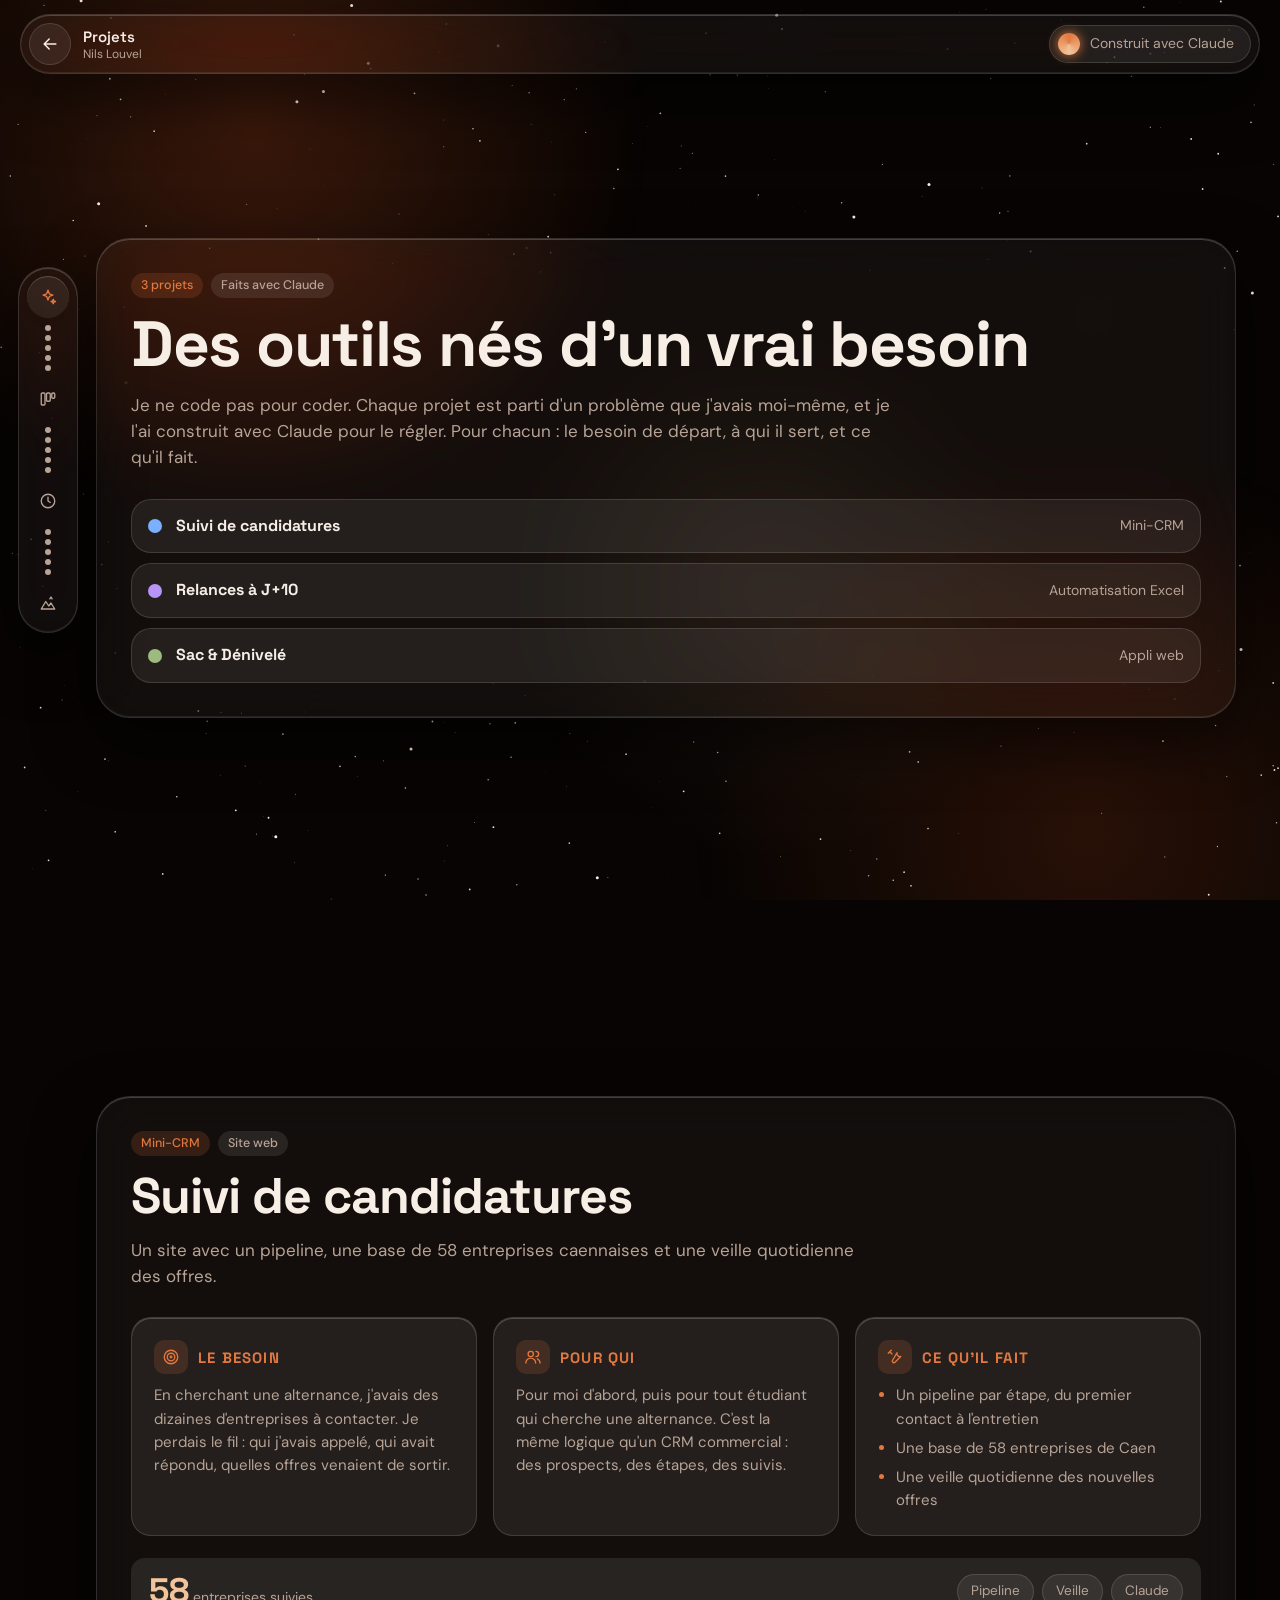
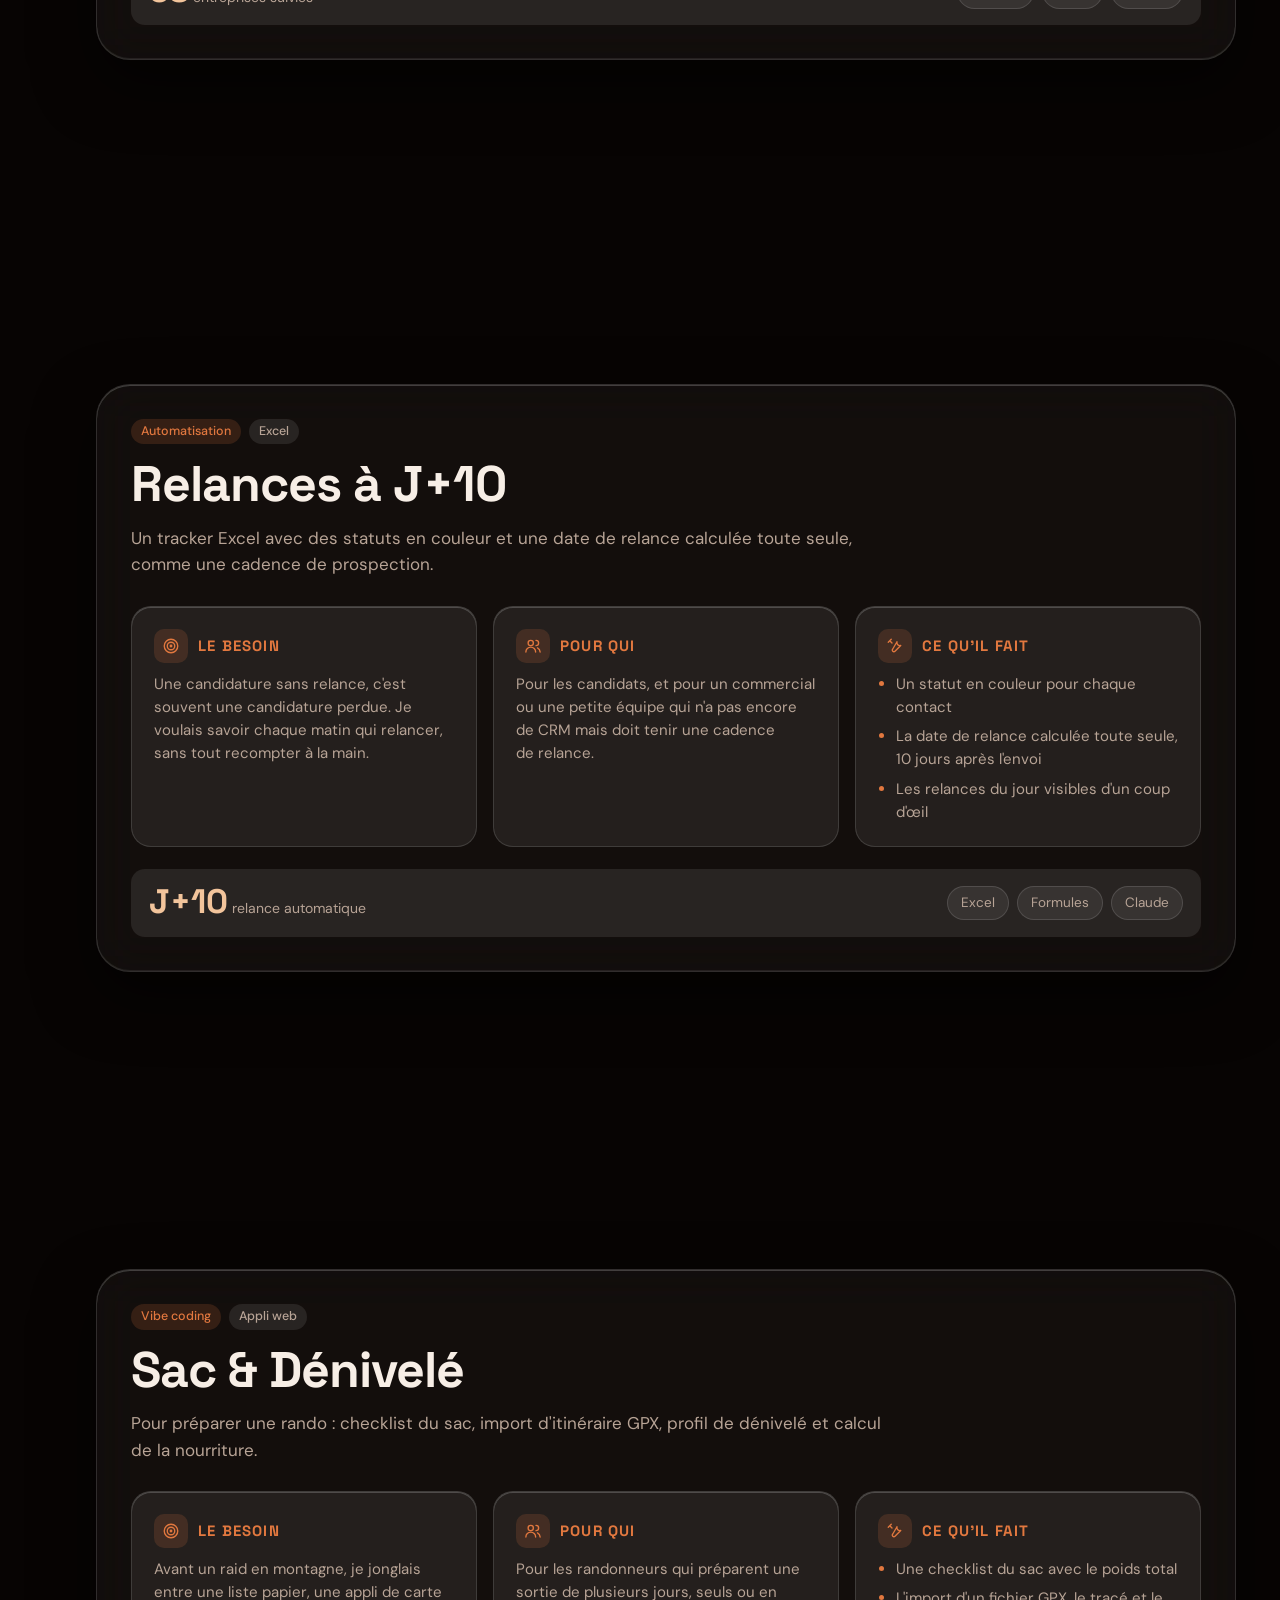
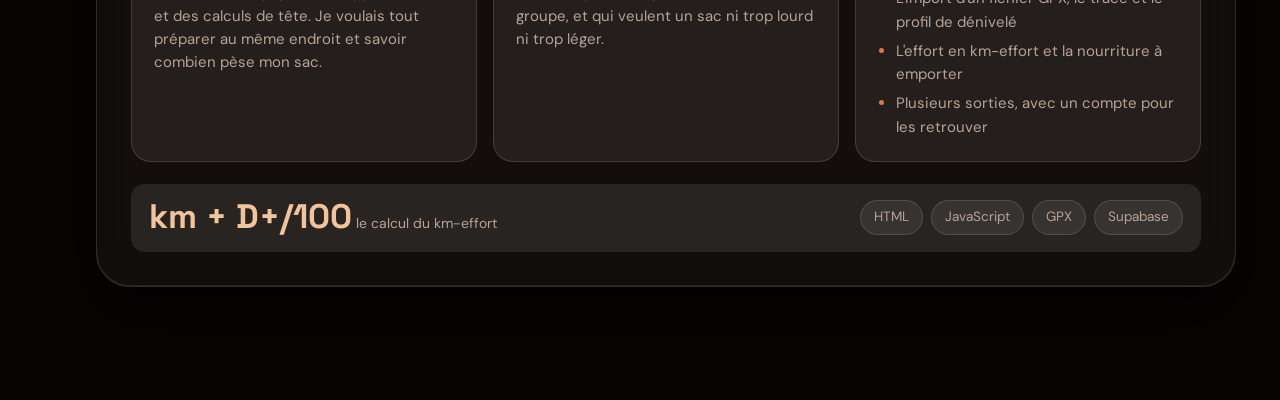
==== projets/index.html @ 22869548 "1.02" ====
<!doctype html>
<html lang="fr">
<head>
<meta charset="utf-8">
<meta name="viewport" content="width=device-width, initial-scale=1, viewport-fit=cover">
<title>Projets · Nils Louvel</title>
<meta name="description" content="Les outils que Nils Louvel a construits avec Claude : le besoin de départ, à qui ils servent et ce qu'ils font.">
<meta name="theme-color" content="#070403">
<link rel="preconnect" href="https://fonts.googleapis.com">
<link rel="preconnect" href="https://fonts.gstatic.com" crossorigin>
<link rel="stylesheet" href="https://fonts.googleapis.com/css2?family=DM+Sans:opsz,wght@9..40,400;9..40,500;9..40,700&family=Space+Grotesk:wght@500;600;700&display=swap">
<style>
/* Même thème que la page principale (fond spatial, verre, rail à gauche).
   Différence : les couleurs changent selon le projet affiché.
   Chaque section a un data-p ; le script le recopie sur <body>, et les règles body[data-p=...] plus bas
   changent les couleurs. @property permet au navigateur de faire un fondu entre deux couleurs. */
@property --c1 { syntax: '<color>'; inherits: true; initial-value: rgba(150, 62, 24, 0.42); }
@property --c2 { syntax: '<color>'; inherits: true; initial-value: rgba(95, 38, 14, 0.45); }
@property --accent { syntax: '<color>'; inherits: true; initial-value: #E2783F; }
@property --accent-2 { syntax: '<color>'; inherits: true; initial-value: #F2C49B; }

:root {
  --bg: #070403;
  --glass: rgba(255, 255, 255, 0.045);
  --glass-strong: rgba(255, 255, 255, 0.07);
  --glass-border: rgba(255, 255, 255, 0.13);
  --glass-shine: rgba(255, 255, 255, 0.2);
  --shadow: 0 24px 60px rgba(0, 0, 0, 0.55);
  --fg: #F7EEE6; --muted: #B8A496; --line: rgba(255, 255, 255, 0.09);
  --cta: #FFF3E6; --cta-ink: #1A0C06;
  --display: 'Space Grotesk', 'Helvetica Neue', Arial, sans-serif;
  --body: 'DM Sans', 'Helvetica Neue', Arial, sans-serif;
  --r-lg: 20px; --r-md: 14px;
  color-scheme: dark;
}
/* Palettes : intro = Mars (comme l'accueil) ; Rando = forêt et soleil de l'appli Sac & Dénivelé */
body { --c1: rgba(150, 62, 24, 0.42); --c2: rgba(95, 38, 14, 0.45); --accent: #E2783F; --accent-2: #F2C49B;
  transition: --c1 .9s ease, --c2 .9s ease, --accent .9s ease, --accent-2 .9s ease; }
body[data-p="crm"] { --c1: rgba(40, 92, 190, 0.45); --c2: rgba(20, 45, 110, 0.5); --accent: #7AB0FF; --accent-2: #B9D4FF; }
body[data-p="relances"] { --c1: rgba(120, 70, 200, 0.42); --c2: rgba(70, 35, 120, 0.5); --accent: #B794F6; --accent-2: #E2D3FF; }
body[data-p="rando"] { --c1: rgba(78, 107, 60, 0.5); --c2: rgba(120, 100, 30, 0.38); --accent: #9DBB7E; --accent-2: #E9C46A; }

* { box-sizing: border-box; }
html { scroll-behavior: smooth; }
body { margin: 0; background: var(--bg); color: var(--fg); font: 16px/1.55 var(--body); -webkit-font-smoothing: antialiased; }
h1, h2, h3 { font-family: var(--display); margin: 0; text-wrap: balance; letter-spacing: -0.02em; }
p { margin: 0; text-wrap: pretty; }
a { color: inherit; }
:focus-visible { outline: 2px solid var(--accent); outline-offset: 3px; }
svg.i { width: 18px; height: 18px; fill: none; stroke: currentColor; stroke-width: 1.8; stroke-linecap: round; stroke-linejoin: round; flex: none; }

/* Fond */
.bg { position: fixed; inset: 0; z-index: -1; overflow: hidden; }
.blob { position: absolute; width: 70vmax; height: 70vmax; border-radius: 50%; opacity: 0.85; }
.blob.b1 { background: radial-gradient(circle, var(--c1), transparent 62%); top: -25vmax; left: -15vmax; animation: drift1 26s ease-in-out infinite alternate; }
.blob.b2 { background: radial-gradient(circle, var(--c2), transparent 62%); bottom: -30vmax; right: -20vmax; animation: drift2 32s ease-in-out infinite alternate; }
.blob.b3 { background: radial-gradient(circle, rgba(255, 214, 170, 0.08), transparent 60%); top: 30%; left: 35%; width: 50vmax; height: 50vmax; animation: drift1 38s ease-in-out infinite alternate-reverse; }
@keyframes drift1 { to { transform: translate(12vw, 10vh) scale(1.1); } }
@keyframes drift2 { to { transform: translate(-14vw, -8vh) scale(1.15); } }
#stars { position: absolute; inset: -40px; width: calc(100% + 80px); height: calc(100% + 80px); animation: float 60s ease-in-out infinite alternate; }
@keyframes float { to { transform: translate(-30px, -24px); } }

/* Verre */
.glass { position: relative; background: var(--glass); border: 1px solid var(--glass-border);
  -webkit-backdrop-filter: blur(24px) saturate(170%); backdrop-filter: blur(24px) saturate(170%);
  box-shadow: inset 0 1px 0 var(--glass-shine), inset 0 -1px 0 rgba(255,255,255,0.08), var(--shadow); }
.card { position: relative; background: var(--glass-strong); border: 1px solid var(--glass-border); border-radius: var(--r-lg);
  box-shadow: inset 0 1px 0 var(--glass-shine); padding: 22px; }
.glass::before, .card::before { content: ""; position: absolute; inset: 0; border-radius: inherit; pointer-events: none;
  background: radial-gradient(260px circle at var(--mx, 50%) var(--my, -30%), rgba(255,255,255,0.07), transparent 65%);
  opacity: 0; transition: opacity .3s; }
.glass:hover::before, .card:hover::before { opacity: 1; }

/* Barre du haut avec la flèche retour à gauche */
.topbar { position: fixed; z-index: 20; top: max(14px, env(safe-area-inset-top)); left: 50%; transform: translateX(-50%);
  width: min(1240px, calc(100% - 24px)); border-radius: 999px; padding: 8px 8px 8px 8px;
  display: flex; align-items: center; gap: 12px; }
.back { width: 42px; height: 42px; border-radius: 50%; display: grid; place-items: center; flex: none; text-decoration: none;
  background: var(--glass-strong); border: 1px solid var(--glass-border); transition: transform .2s, background .2s; }
.back:hover { transform: translateX(-3px); background: rgba(255,255,255,.12); }
.back svg.i { width: 20px; height: 20px; }
.who { font: 600 15px var(--display); white-space: nowrap; }
.who small { display: block; font: 400 12px var(--body); color: var(--muted); }
.now { margin-left: auto; display: flex; align-items: center; gap: 10px; padding: 7px 16px 7px 8px; border-radius: 999px;
  background: var(--glass-strong); border: 1px solid var(--glass-border); font-size: 14px; color: var(--muted); }
.now .orb { width: 22px; height: 22px; border-radius: 50%; flex: none; background: conic-gradient(var(--accent), var(--accent-2), var(--accent));
  animation: spin 6s linear infinite; box-shadow: 0 0 12px var(--accent); }
@keyframes spin { to { transform: rotate(360deg); } }

/* Rail : comme l'accueil, avec 5 points entre chaque projet qui s'allument au fil du défilement */
.rail { position: fixed; z-index: 15; left: max(18px, env(safe-area-inset-left)); top: 50%; transform: translateY(-50%);
  width: 60px; overflow: hidden; border-radius: 30px; padding: 8px; display: none; flex-direction: column; gap: 6px;
  transition: width .35s cubic-bezier(.2,.8,.2,1); }
.rail:hover, .rail:focus-within { width: 220px; }
.rail a { display: flex; align-items: center; gap: 14px; height: 42px; padding-left: 12px; border-radius: 21px; color: var(--muted); text-decoration: none; transition: background .25s, color .25s; }
.rail a:hover, .rail a.on { color: var(--fg); }
.rail a.on { background: var(--glass-strong); box-shadow: inset 0 1px 0 var(--glass-shine), 0 4px 10px rgba(0,0,0,.08); }
.rail a.on svg { color: var(--accent); }
.rail a span { white-space: nowrap; font-size: 14px; font-weight: 500; opacity: 0; transition: opacity .25s; }
.rail:hover a span, .rail:focus-within a span { opacity: 1; }
/* Points centrés sous les icônes (12 px de marge + la moitié de l'icône de 18 px, moins la moitié du point) */
.steps { display: flex; flex-direction: column; gap: 6px; padding: 2px 0 2px 19px; }
.steps i { width: 4px; height: 4px; border-radius: 50%; background: var(--muted); opacity: .3;
  transition: opacity .3s, transform .3s, background .3s, box-shadow .3s; }
.steps i.lit { opacity: 1; background: var(--accent); transform: scale(1.5); box-shadow: 0 0 6px var(--accent); }

/* Sections : une par projet, chacune prend au moins la hauteur de l'écran */
main { width: min(1240px, calc(100% - 24px)); margin: 0 auto; }
.proj { min-height: 100vh; min-height: 100svh; display: flex; align-items: center; padding: calc(96px + env(safe-area-inset-top)) 0 40px; }
.panel { width: 100%; border-radius: 34px; padding: 34px; }
.chip { display: inline-flex; align-items: center; gap: 6px; padding: 3px 10px; border-radius: 999px; font-size: 12.5px; font-weight: 500;
  background: color-mix(in srgb, var(--accent) 16%, transparent); color: var(--accent); white-space: nowrap; }
.chip.grey { background: var(--line); color: var(--muted); }
.kicker { display: flex; flex-wrap: wrap; gap: 8px; align-items: center; }
.panel h1 { font-size: clamp(36px, 5.6vw, 64px); line-height: 1.02; margin-top: 14px; }
.panel h2 { font-size: clamp(30px, 4.4vw, 50px); line-height: 1.05; margin-top: 14px; }
.lead { color: var(--muted); max-width: 64ch; margin-top: 14px; font-size: 17px; }
.grid { display: grid; gap: 16px; margin-top: 28px; grid-template-columns: repeat(auto-fit, minmax(min(260px, 100%), 1fr)); }
.card h3 { font-size: 15px; letter-spacing: .08em; text-transform: uppercase; color: var(--accent); display: flex; align-items: center; gap: 10px; margin-bottom: 10px; }
.card h3 .ico { width: 34px; height: 34px; border-radius: 10px; display: grid; place-items: center;
  background: color-mix(in srgb, var(--accent) 16%, transparent); }
.card p, .card li { color: var(--muted); font-size: 15px; }
.card ul { margin: 0; padding-left: 18px; display: grid; gap: 6px; }
.card li::marker { color: var(--accent); }
.foot { display: flex; flex-wrap: wrap; gap: 14px 24px; align-items: center; justify-content: space-between; margin-top: 22px;
  padding: 16px 18px; border-radius: var(--r-md); background: var(--line); }
.foot b { font: 700 clamp(26px, 3vw, 34px)/1 var(--display); color: var(--accent-2); }
.foot span { color: var(--muted); font-size: 14px; }
.tags { display: flex; flex-wrap: wrap; gap: 8px; }
.tags span { padding: 6px 13px; border-radius: 999px; font-size: 13.5px; background: var(--glass-strong); border: 1px solid var(--glass-border); }
.btn { min-height: 46px; border-radius: 999px; display: inline-flex; align-items: center; justify-content: center; gap: 8px; padding: 0 18px;
  font: 600 14.5px var(--display); text-decoration: none; border: 1px solid transparent; background: var(--cta); color: var(--cta-ink); transition: transform .2s; }
.btn:hover { transform: translateY(-2px); }
.intro-list { display: grid; gap: 10px; margin-top: 28px; }
.intro-list a { display: flex; align-items: center; gap: 14px; padding: 14px 16px; border-radius: var(--r-lg); text-decoration: none;
  background: var(--glass-strong); border: 1px solid var(--glass-border); transition: transform .25s, background .25s; }
.intro-list a:hover { transform: translateX(4px); background: rgba(255,255,255,.1); }
.intro-list .sw { width: 14px; height: 14px; border-radius: 50%; flex: none; }
.intro-list b { font-family: var(--display); }
.intro-list span { color: var(--muted); font-size: 14px; margin-left: auto; text-align: right; }

/* Dock du bas sur téléphone */
.dock { position: fixed; z-index: 20; left: 50%; bottom: max(14px, env(safe-area-inset-bottom)); transform: translateX(-50%);
  border-radius: 999px; padding: 6px; display: flex; gap: 2px; max-width: calc(100% - 20px); }
.dock a { display: flex; flex-direction: column; align-items: center; justify-content: center; gap: 2px; min-width: 56px; min-height: 48px;
  padding: 4px 10px; border-radius: 999px; text-decoration: none; color: var(--muted); font-size: 10.5px; font-weight: 500; transition: background .3s, color .3s; }
.dock a.on { background: var(--glass-strong); color: var(--fg); box-shadow: inset 0 1px 0 var(--glass-shine); }
.dock a.on svg { color: var(--accent); }

.reveal { opacity: 0; transform: translateY(18px); transition: opacity .7s ease, transform .7s cubic-bezier(.2,.8,.2,1); transition-delay: var(--d, 0s); }
.reveal.in { opacity: 1; transform: none; }

@media (min-width: 1100px) {
  .rail { display: flex; }
  .dock { display: none; }
  main { width: min(1240px, calc(100% - 140px)); margin-left: max(96px, calc((100% - 1240px) / 2)); }
}
@media (max-width: 640px) {
  .now { display: none; }
  .panel { padding: 22px 16px; border-radius: 26px; }
  main { width: calc(100% - 16px); }
  .proj { padding-bottom: 96px; }
  .intro-list span { display: none; }
}
@media (prefers-reduced-motion: reduce) {
  html { scroll-behavior: auto; }
  body { transition: none; }
  .blob, .orb, #stars { animation: none; }
  .reveal { opacity: 1; transform: none; transition: none; }
}
</style>
</head>
<body>

<svg width="0" height="0" style="position:absolute" aria-hidden="true">
  <symbol id="i-back" viewBox="0 0 24 24"><path d="M19 12H5M11 6l-6 6 6 6"/></symbol>
  <symbol id="i-spark" viewBox="0 0 24 24"><path d="M12 3l1.8 4.7 4.7 1.8-4.7 1.8L12 16l-1.8-4.7-4.7-1.8 4.7-1.8z"/><path d="M19 15l.8 2.2 2.2.8-2.2.8L19 21l-.8-2.2-2.2-.8 2.2-.8z"/></symbol>
  <symbol id="i-pipe" viewBox="0 0 24 24"><rect x="3" y="4" width="5" height="16" rx="1.5"/><rect x="10" y="4" width="5" height="11" rx="1.5"/><rect x="17" y="4" width="4" height="7" rx="1.5"/></symbol>
  <symbol id="i-clock" viewBox="0 0 24 24"><circle cx="12" cy="12" r="9"/><path d="M12 7v5l3 2"/></symbol>
  <symbol id="i-route" viewBox="0 0 24 24"><path d="m3 20 6-10 4 6 3-4 5 8z"/><path d="M14.5 6.5 16 4l1.5 2.5"/></symbol>
  <symbol id="i-target" viewBox="0 0 24 24"><circle cx="12" cy="12" r="9"/><circle cx="12" cy="12" r="5"/><circle cx="12" cy="12" r="1"/></symbol>
  <symbol id="i-users" viewBox="0 0 24 24"><circle cx="9" cy="8" r="3.5"/><path d="M2.5 20a6.5 6.5 0 0 1 13 0"/><path d="M16 4.5a3.5 3.5 0 0 1 0 7M18 14.5a6.5 6.5 0 0 1 3.5 5.5"/></symbol>
  <symbol id="i-tool" viewBox="0 0 24 24"><path d="M14.7 6.3a4 4 0 0 0 5 5L12 19a2.1 2.1 0 0 1-3-3z"/><path d="m5 5 3 3M3 7l4-4"/></symbol>
</svg>

<div class="bg" aria-hidden="true">
  <div class="blob b1"></div><div class="blob b2"></div><div class="blob b3"></div>
  <canvas id="stars"></canvas>
</div>

<header class="topbar glass">
  <a class="back" href="../index.html#projets" id="back" aria-label="Retour au portfolio"><svg class="i"><use href="#i-back"/></svg></a>
  <div class="who">Projets<small>Nils Louvel</small></div>
  <div class="now"><span class="orb" aria-hidden="true"></span><span id="now-name">Construit avec Claude</span></div>
</header>

<!-- Le rail est rempli par le script à partir des sections (icône, nom, et 5 points entre chaque) -->
<nav class="rail glass" aria-label="Projets" id="rail"></nav>
<nav class="dock glass" aria-label="Projets" id="dock"></nav>

<main>
  <section class="proj" id="intro" data-p="intro" data-name="Construit avec Claude" data-short="Intro" data-icon="i-spark">
    <div class="panel glass">
      <div class="kicker reveal"><span class="chip">3 projets</span><span class="chip grey">Faits avec Claude</span></div>
      <h1 class="reveal" style="--d:.06s">Des outils nés d'un vrai besoin</h1>
      <p class="lead reveal" style="--d:.12s">Je ne code pas pour coder. Chaque projet est parti d'un problème que j'avais moi-même, et je l'ai construit avec Claude pour le régler. Pour chacun : le besoin de départ, à qui il sert, et ce qu'il fait.</p>
      <div class="intro-list">
        <a class="reveal" style="--d:.16s" href="#crm"><i class="sw" style="background:#7AB0FF"></i><b>Suivi de candidatures</b><span>Mini-CRM</span></a>
        <a class="reveal" style="--d:.2s" href="#relances"><i class="sw" style="background:#B794F6"></i><b>Relances à J+10</b><span>Automatisation Excel</span></a>
        <a class="reveal" style="--d:.24s" href="#rando"><i class="sw" style="background:#9DBB7E"></i><b>Sac &amp; Dénivelé</b><span>Appli web</span></a>
      </div>
    </div>
  </section>

  <section class="proj" id="crm" data-p="crm" data-name="Suivi de candidatures" data-short="CRM" data-icon="i-pipe">
    <div class="panel glass">
      <div class="kicker reveal"><span class="chip">Mini-CRM</span><span class="chip grey">Site web</span></div>
      <h2 class="reveal" style="--d:.06s">Suivi de candidatures</h2>
      <p class="lead reveal" style="--d:.12s">Un site avec un pipeline, une base de 58 entreprises caennaises et une veille quotidienne des offres.</p>
      <div class="grid">
        <div class="card reveal" style="--d:.16s"><h3><span class="ico"><svg class="i"><use href="#i-target"/></svg></span>Le besoin</h3>
          <p>En cherchant une alternance, j'avais des dizaines d'entreprises à contacter. Je perdais le fil : qui j'avais appelé, qui avait répondu, quelles offres venaient de sortir.</p></div>
        <div class="card reveal" style="--d:.2s"><h3><span class="ico"><svg class="i"><use href="#i-users"/></svg></span>Pour qui</h3>
          <p>Pour moi d'abord, puis pour tout étudiant qui cherche une alternance. C'est la même logique qu'un CRM commercial : des prospects, des étapes, des suivis.</p></div>
        <div class="card reveal" style="--d:.24s"><h3><span class="ico"><svg class="i"><use href="#i-tool"/></svg></span>Ce qu'il fait</h3>
          <ul><li>Un pipeline par étape, du premier contact à l'entretien</li><li>Une base de 58 entreprises de Caen</li><li>Une veille quotidienne des nouvelles offres</li></ul></div>
      </div>
      <div class="foot reveal" style="--d:.28s"><div><b>58</b> <span>entreprises suivies</span></div><div class="tags"><span>Pipeline</span><span>Veille</span><span>Claude</span></div></div>
    </div>
  </section>

  <section class="proj" id="relances" data-p="relances" data-name="Relances à J+10" data-short="Relances" data-icon="i-clock">
    <div class="panel glass">
      <div class="kicker reveal"><span class="chip">Automatisation</span><span class="chip grey">Excel</span></div>
      <h2 class="reveal" style="--d:.06s">Relances à J+10</h2>
      <p class="lead reveal" style="--d:.12s">Un tracker Excel avec des statuts en couleur et une date de relance calculée toute seule, comme une cadence de prospection.</p>
      <div class="grid">
        <div class="card reveal" style="--d:.16s"><h3><span class="ico"><svg class="i"><use href="#i-target"/></svg></span>Le besoin</h3>
          <p>Une candidature sans relance, c'est souvent une candidature perdue. Je voulais savoir chaque matin qui relancer, sans tout recompter à la main.</p></div>
        <div class="card reveal" style="--d:.2s"><h3><span class="ico"><svg class="i"><use href="#i-users"/></svg></span>Pour qui</h3>
          <p>Pour les candidats, et pour un commercial ou une petite équipe qui n'a pas encore de CRM mais doit tenir une cadence de relance.</p></div>
        <div class="card reveal" style="--d:.24s"><h3><span class="ico"><svg class="i"><use href="#i-tool"/></svg></span>Ce qu'il fait</h3>
          <ul><li>Un statut en couleur pour chaque contact</li><li>La date de relance calculée toute seule, 10 jours après l'envoi</li><li>Les relances du jour visibles d'un coup d'œil</li></ul></div>
      </div>
      <div class="foot reveal" style="--d:.28s"><div><b>J+10</b> <span>relance automatique</span></div><div class="tags"><span>Excel</span><span>Formules</span><span>Claude</span></div></div>
    </div>
  </section>

  <section class="proj" id="rando" data-p="rando" data-name="Sac &amp; Dénivelé" data-short="Rando" data-icon="i-route">
    <div class="panel glass">
      <div class="kicker reveal"><span class="chip">Vibe coding</span><span class="chip grey">Appli web</span></div>
      <h2 class="reveal" style="--d:.06s">Sac &amp; Dénivelé</h2>
      <p class="lead reveal" style="--d:.12s">Pour préparer une rando : checklist du sac, import d'itinéraire GPX, profil de dénivelé et calcul de la nourriture.</p>
      <div class="grid">
        <div class="card reveal" style="--d:.16s"><h3><span class="ico"><svg class="i"><use href="#i-target"/></svg></span>Le besoin</h3>
          <p>Avant un raid en montagne, je jonglais entre une liste papier, une appli de carte et des calculs de tête. Je voulais tout préparer au même endroit et savoir combien pèse mon sac.</p></div>
        <div class="card reveal" style="--d:.2s"><h3><span class="ico"><svg class="i"><use href="#i-users"/></svg></span>Pour qui</h3>
          <p>Pour les randonneurs qui préparent une sortie de plusieurs jours, seuls ou en groupe, et qui veulent un sac ni trop lourd ni trop léger.</p></div>
        <div class="card reveal" style="--d:.24s"><h3><span class="ico"><svg class="i"><use href="#i-tool"/></svg></span>Ce qu'il fait</h3>
          <ul><li>Une checklist du sac avec le poids total</li><li>L'import d'un fichier GPX, le tracé et le profil de dénivelé</li><li>L'effort en km-effort et la nourriture à emporter</li><li>Plusieurs sorties, avec un compte pour les retrouver</li></ul></div>
      </div>
      <div class="foot reveal" style="--d:.28s"><div><b>km + D+/100</b> <span>le calcul du km-effort</span></div><div class="tags"><span>HTML</span><span>JavaScript</span><span>GPX</span><span>Supabase</span></div></div>
    </div>
  </section>
</main>

<script>
(function () {
  var reduce = window.matchMedia('(prefers-reduced-motion: reduce)').matches;
  var secs = [].slice.call(document.querySelectorAll('main .proj'));
  var rail = document.getElementById('rail'), dock = document.getElementById('dock'), nowName = document.getElementById('now-name');
  var DOTS = 5;

  /* Traduction anglaise : l'accueil ouvre cette page avec ?lang=en si le visiteur a choisi English.
     Même principe que l'accueil : phrase française exacte à gauche, anglais à droite. */
  var EN = {
    'Projets': 'Projects', 'Retour au portfolio': 'Back to portfolio',
    'Construit avec Claude': 'Built with Claude', '3 projets': '3 projects', 'Faits avec Claude': 'Made with Claude',
    "Des outils nés d'un vrai besoin": 'Tools born from a real need',
    "Je ne code pas pour coder. Chaque projet est parti d'un problème que j'avais moi-même, et je l'ai construit avec Claude pour le régler. Pour chacun : le besoin de départ, à qui il sert, et ce qu'il fait.":
      "I don't code for the sake of it. Each project started from a problem I had myself, and I built it with Claude to solve it. For each one: the original need, who it's for, and what it does.",
    'Suivi de candidatures': 'Job application tracker', 'Relances à J+10': 'Follow-ups at D+10', 'Sac & Dénivelé': 'Pack & Elevation',
    'Automatisation Excel': 'Excel automation', 'Appli web': 'Web app', 'Site web': 'Website', 'Automatisation': 'Automation',
    'Intro': 'Intro', 'CRM': 'CRM', 'Relances': 'Follow-ups', 'Rando': 'Hiking',
    'Le besoin': 'The need', 'Pour qui': "Who it's for", "Ce qu'il fait": 'What it does',
    'Un site avec un pipeline, une base de 58 entreprises caennaises et une veille quotidienne des offres.':
      'A site with a pipeline, a database of 58 companies in Caen and a daily scan of job offers.',
    "En cherchant une alternance, j'avais des dizaines d'entreprises à contacter. Je perdais le fil : qui j'avais appelé, qui avait répondu, quelles offres venaient de sortir.":
      'While looking for a work-study position, I had dozens of companies to contact. I kept losing track: who I had called, who had replied, which offers had just come out.',
    "Pour moi d'abord, puis pour tout étudiant qui cherche une alternance. C'est la même logique qu'un CRM commercial : des prospects, des étapes, des suivis.":
      "For me first, then for any student looking for a work-study position. It works like a sales CRM: prospects, stages, follow-ups.",
    "Un pipeline par étape, du premier contact à l'entretien": 'A pipeline by stage, from first contact to interview',
    'Une base de 58 entreprises de Caen': 'A database of 58 companies in Caen',
    'Une veille quotidienne des nouvelles offres': 'A daily scan of new job offers',
    'entreprises suivies': 'companies tracked', 'Veille': 'Job alerts',
    'Un tracker Excel avec des statuts en couleur et une date de relance calculée toute seule, comme une cadence de prospection.':
      'An Excel tracker with color-coded statuses and a follow-up date that calculates itself, like a sales cadence.',
    "Une candidature sans relance, c'est souvent une candidature perdue. Je voulais savoir chaque matin qui relancer, sans tout recompter à la main.":
      'An application without a follow-up is often a lost one. I wanted to know every morning who to follow up with, without counting days by hand.',
    "Pour les candidats, et pour un commercial ou une petite équipe qui n'a pas encore de CRM mais doit tenir une cadence de relance.":
      "For job seekers, and for a salesperson or small team that doesn't have a CRM yet but needs to keep a follow-up cadence.",
    'Un statut en couleur pour chaque contact': 'A color-coded status for each contact',
    "La date de relance calculée toute seule, 10 jours après l'envoi": 'The follow-up date calculated automatically, 10 days after sending',
    "Les relances du jour visibles d'un coup d'œil": "Today's follow-ups visible at a glance",
    'J+10': 'D+10', 'relance automatique': 'automatic follow-up', 'Formules': 'Formulas',
    "Pour préparer une rando : checklist du sac, import d'itinéraire GPX, profil de dénivelé et calcul de la nourriture.":
      'For planning a hike: packing checklist, GPX route import, elevation profile and food planning.',
    'Avant un raid en montagne, je jonglais entre une liste papier, une appli de carte et des calculs de tête. Je voulais tout préparer au même endroit et savoir combien pèse mon sac.':
      'Before a mountain trek, I juggled a paper list, a map app and mental math. I wanted to prepare everything in one place and know how much my pack weighs.',
    'Pour les randonneurs qui préparent une sortie de plusieurs jours, seuls ou en groupe, et qui veulent un sac ni trop lourd ni trop léger.':
      'For hikers planning a multi-day trip, alone or in a group, who want a pack that is neither too heavy nor too light.',
    'Une checklist du sac avec le poids total': 'A packing checklist with the total weight',
    "L'import d'un fichier GPX, le tracé et le profil de dénivelé": 'GPX file import, with the route and elevation profile',
    "L'effort en km-effort et la nourriture à emporter": 'Effort in effort-km, and the food to bring',
    'Plusieurs sorties, avec un compte pour les retrouver': 'Several trips, with an account to find them again',
    'km + D+/100': 'km + gain/100', 'le calcul du km-effort': 'the effort-km formula'
  };
  if (new URLSearchParams(location.search).get('lang') === 'en') {
    document.documentElement.lang = 'en';
    document.title = 'Projects · Nils Louvel';
    var w = document.createTreeWalker(document.body, NodeFilter.SHOW_TEXT), n;
    while ((n = w.nextNode())) {
      var v = n.nodeValue, k = v.trim().replace(/\s+/g, ' ');
      if (EN[k]) n.nodeValue = v.match(/^\s*/)[0] + EN[k] + v.match(/\s*$/)[0];
    }
    document.querySelectorAll('[aria-label]').forEach(function (el) { var t = EN[el.getAttribute('aria-label')]; if (t) el.setAttribute('aria-label', t); });
    secs.forEach(function (s) { s.dataset.name = EN[s.dataset.name] || s.dataset.name; s.dataset.short = EN[s.dataset.short] || s.dataset.short; });
  }

  /* Flèche retour : si on vient du portfolio, on revient en arrière (la page d'accueil garde sa place
     et ne rejoue pas la vidéo) ; sinon le lien normal ouvre l'accueil. */
  document.getElementById('back').addEventListener('click', function (e) {
    try { if (document.referrer && new URL(document.referrer).origin === location.origin && history.length > 1) { e.preventDefault(); history.back(); } } catch (err) {}
  });

  /* Rail et dock construits à partir des sections : ajouter un projet = ajouter une section */
  var dotGroups = [];
  secs.forEach(function (s, i) {
    var icon = '<svg class="i"><use href="#' + s.dataset.icon + '"/></svg>';
    var a = document.createElement('a'); a.href = '#' + s.id; a.innerHTML = icon + '<span></span>';
    a.querySelector('span').textContent = s.dataset.name;
    rail.appendChild(a);
    var d = document.createElement('a'); d.href = '#' + s.id; d.innerHTML = icon + '<span></span>';
    d.querySelector('span').textContent = s.dataset.short;
    dock.appendChild(d);
    if (i < secs.length - 1) {
      var g = document.createElement('div'); g.className = 'steps'; g.setAttribute('aria-hidden', 'true');
      for (var k = 0; k < DOTS; k++) g.appendChild(document.createElement('i'));
      rail.appendChild(g); dotGroups.push(g.children);
    }
  });
  var railLinks = rail.querySelectorAll('a'), dockLinks = dock.querySelectorAll('a');

  /* Au défilement : p = position entre les sections (1,5 = à mi-chemin entre la 2e et la 3e).
     Les points s'allument un par un entre deux projets, et les couleurs suivent le projet le plus visible. */
  var current = -1;
  function update() {
    var mid = scrollY + 1, p = 0;  // mesuré depuis le haut de l'écran : p = 2 quand la 3e section touche le haut
    for (var i = 0; i < secs.length; i++) {
      var top = secs[i].offsetTop, next = secs[i + 1] ? secs[i + 1].offsetTop : top + secs[i].offsetHeight;
      if (mid >= top) p = i + Math.min(1, (mid - top) / (next - top));
    }
    dotGroups.forEach(function (dots, g) {
      for (var k = 0; k < DOTS; k++) dots[k].classList.toggle('lit', p >= g + (k + 1) / (DOTS + 1));
    });
    var on = Math.min(secs.length - 1, Math.floor(p + 0.5));
    if (on === current) return;
    current = on;
    document.body.dataset.p = secs[on].dataset.p;
    nowName.textContent = secs[on].dataset.name;
    railLinks.forEach(function (a, k) { a.classList.toggle('on', k === on); });
    dockLinks.forEach(function (a, k) { a.classList.toggle('on', k === on); });
  }
  var ticking = false;
  addEventListener('scroll', function () { if (!ticking) { ticking = true; requestAnimationFrame(function () { ticking = false; update(); }); } }, { passive: true });
  addEventListener('resize', update);
  update();

  /* Liens internes : défilement doux fait en JS, pour marcher même dans un aperçu */
  document.addEventListener('click', function (e) {
    var link = e.target.closest('a[href^="#"]');
    var target = link && document.getElementById(link.getAttribute('href').slice(1));
    if (!target) return;
    e.preventDefault();
    target.scrollIntoView({ behavior: reduce ? 'auto' : 'smooth', block: 'start' });
    try { history.replaceState(null, '', link.getAttribute('href')); } catch (err) {}
  });

  /* Ciel étoilé (même code que l'accueil) */
  var sc = document.getElementById('stars'), sg = sc.getContext('2d'), lastW = 0;
  function drawStars() {
    var W = sc.clientWidth, H = sc.clientHeight, dpr = Math.min(devicePixelRatio || 1, 2);
    if (!W || W === lastW) return; lastW = W;
    sc.width = W * dpr; sc.height = H * dpr; sg.setTransform(dpr, 0, 0, dpr, 0, 0);
    for (var i = 0, n = Math.round(W * H / 2400); i < n; i++) {
      var r = Math.random();
      sg.fillStyle = 'rgba(255,244,232,' + (0.2 + r * 0.8) + ')';
      sg.beginPath(); sg.arc(Math.random() * W, Math.random() * H, r < 0.94 ? r * 0.8 + 0.2 : 1.5, 0, 6.283); sg.fill();
    }
  }
  drawStars();
  var rt; addEventListener('resize', function () { clearTimeout(rt); rt = setTimeout(drawStars, 200); });

  /* Reflet du verre qui suit le pointeur */
  document.addEventListener('pointermove', function (e) {
    var el = e.target.closest && e.target.closest('.card, .glass');
    if (!el) return;
    var r = el.getBoundingClientRect();
    el.style.setProperty('--mx', (e.clientX - r.left) + 'px');
    el.style.setProperty('--my', (e.clientY - r.top) + 'px');
  });

  /* Apparition au défilement */
  if (!reduce && 'IntersectionObserver' in window) {
    var io = new IntersectionObserver(function (es) {
      es.forEach(function (en) { if (en.isIntersecting) { io.unobserve(en.target); en.target.classList.add('in'); } });
    }, { threshold: 0.15 });
    document.querySelectorAll('.reveal').forEach(function (el) { io.observe(el); });
  } else document.querySelectorAll('.reveal').forEach(function (el) { el.classList.add('in'); });
})();
</script>
</body>
</html>
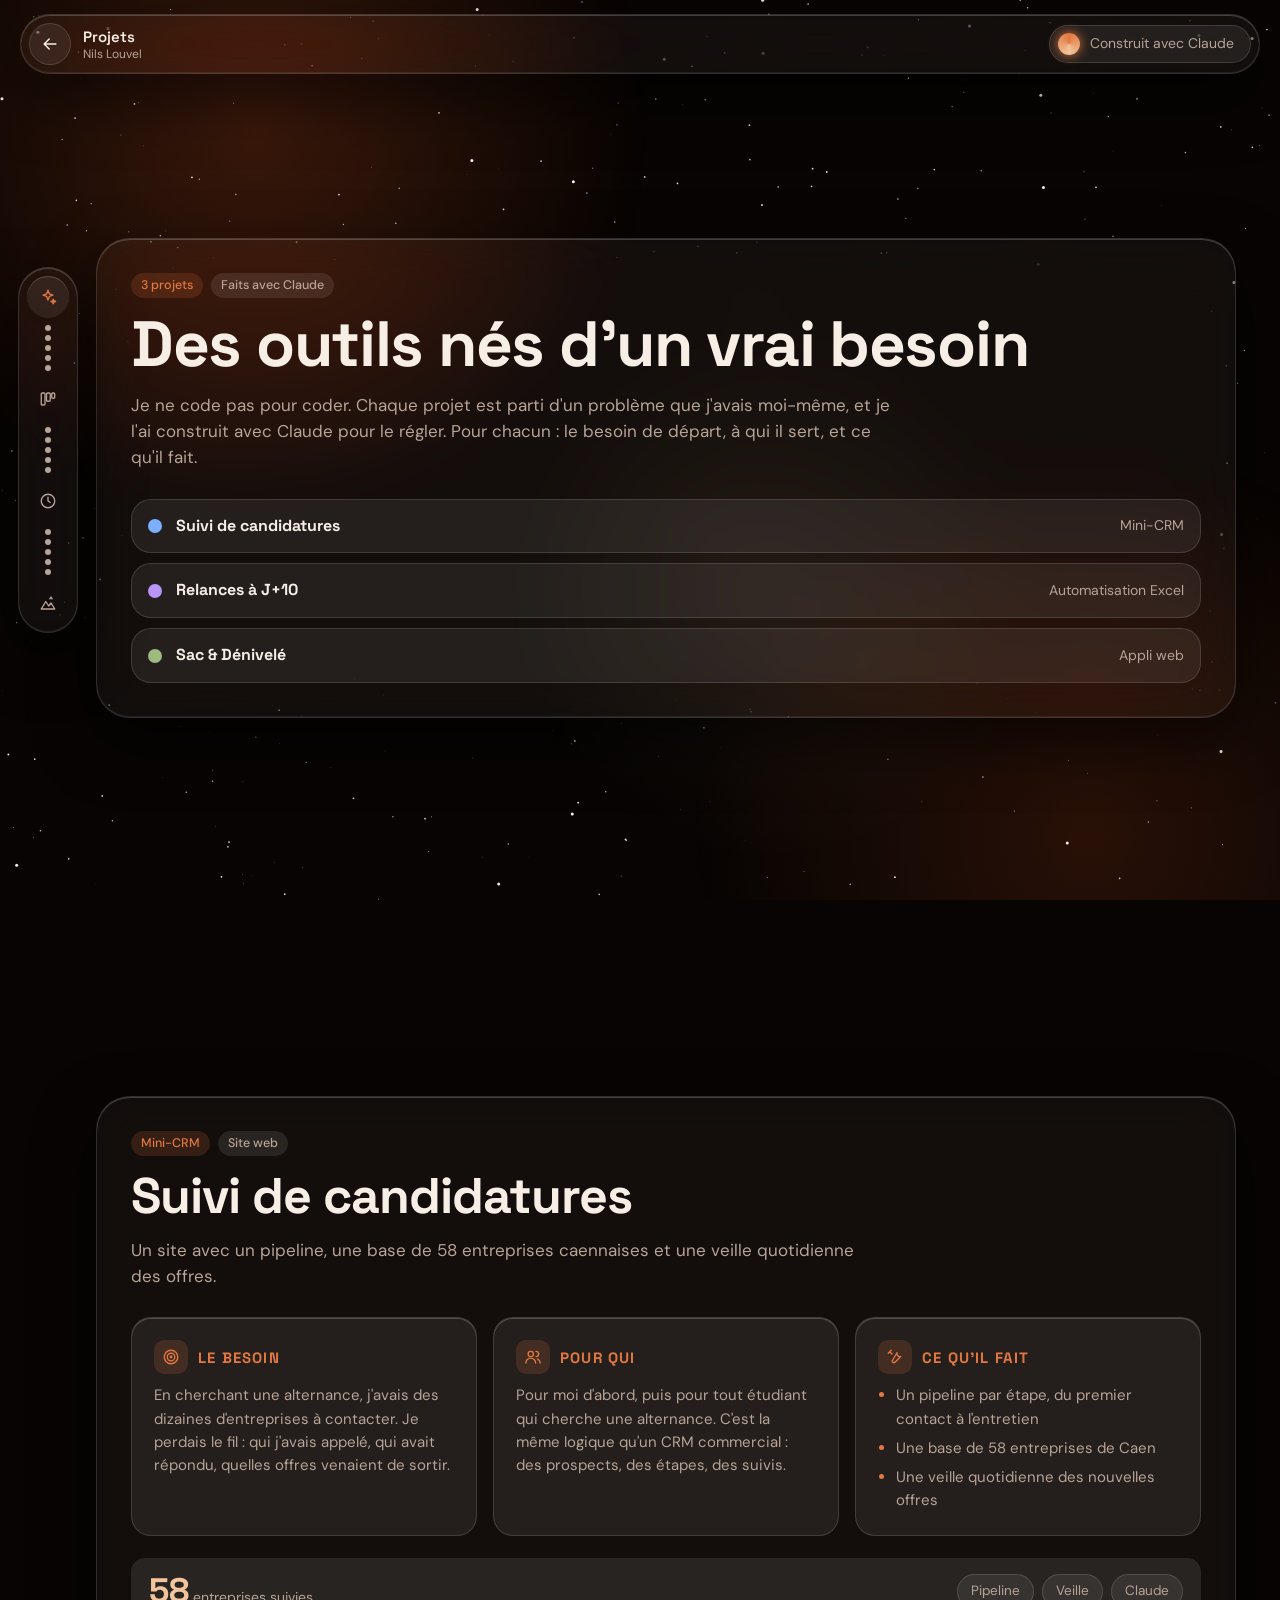
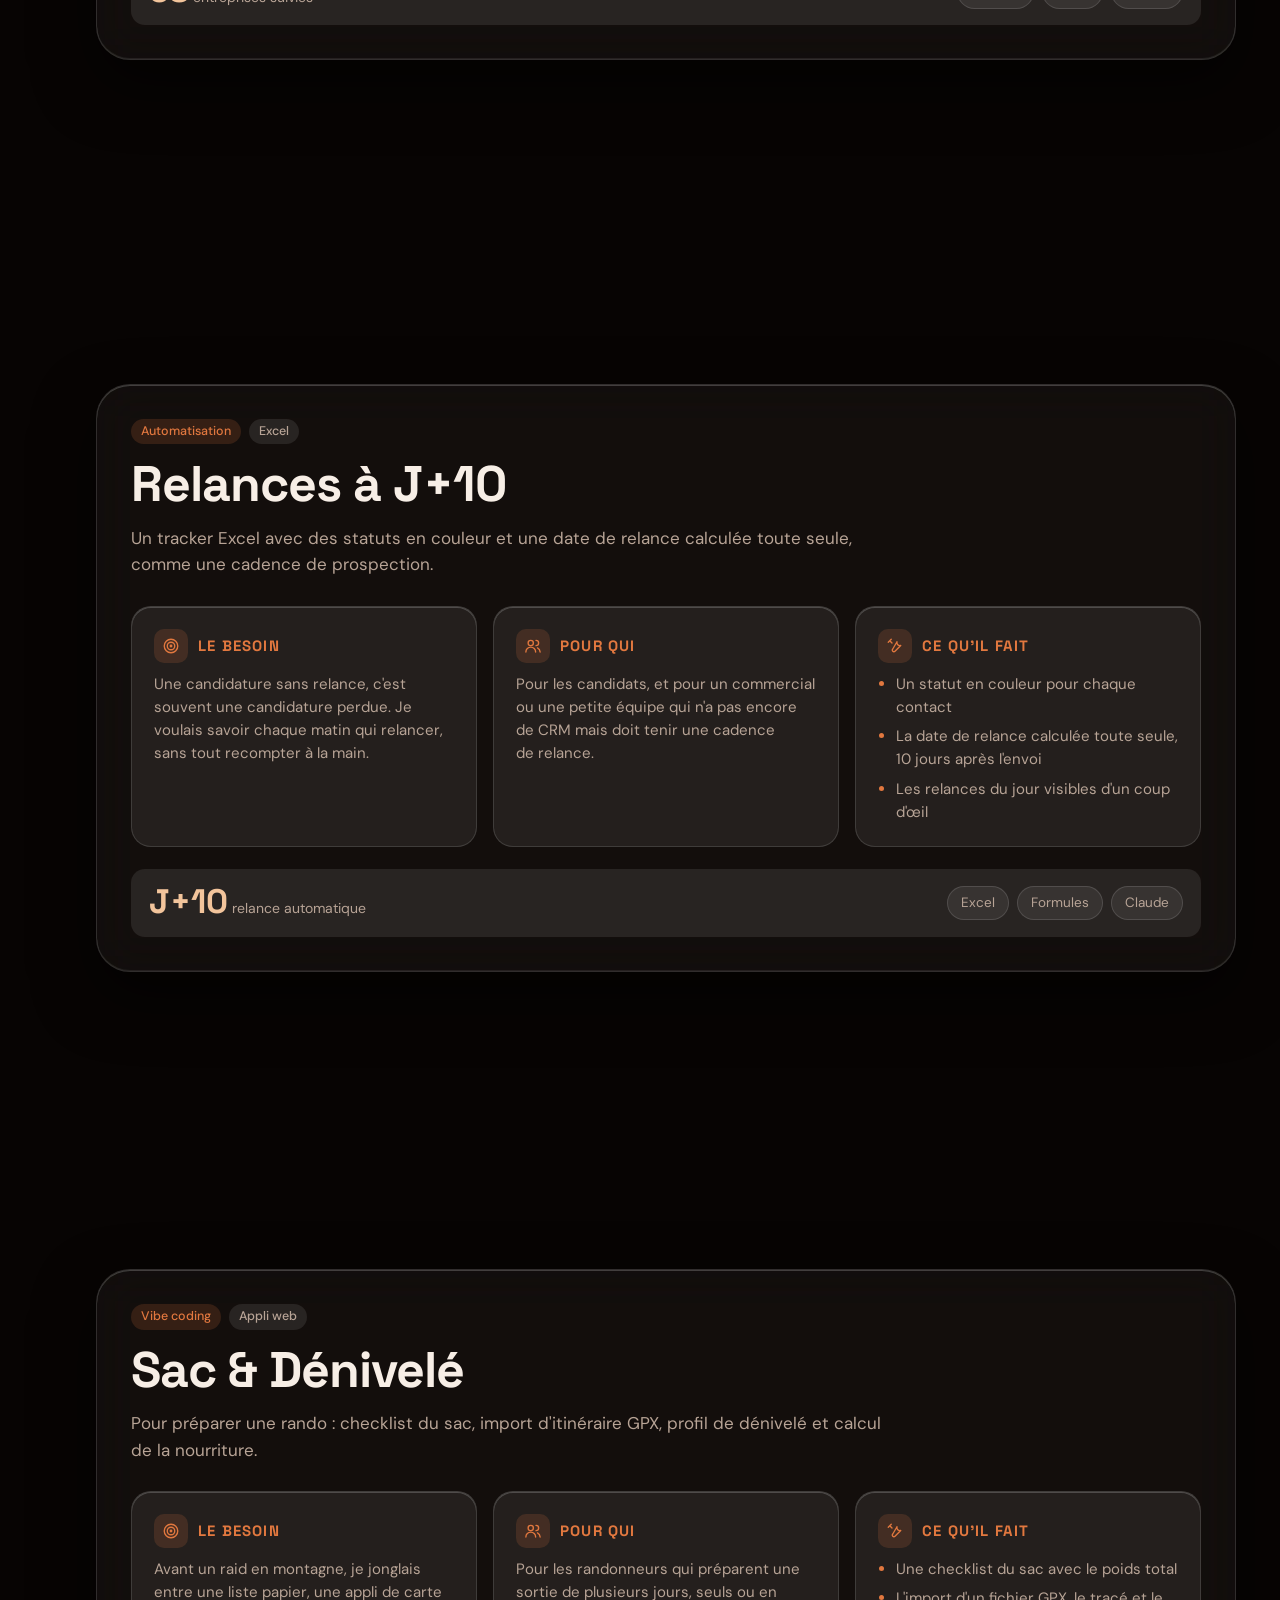
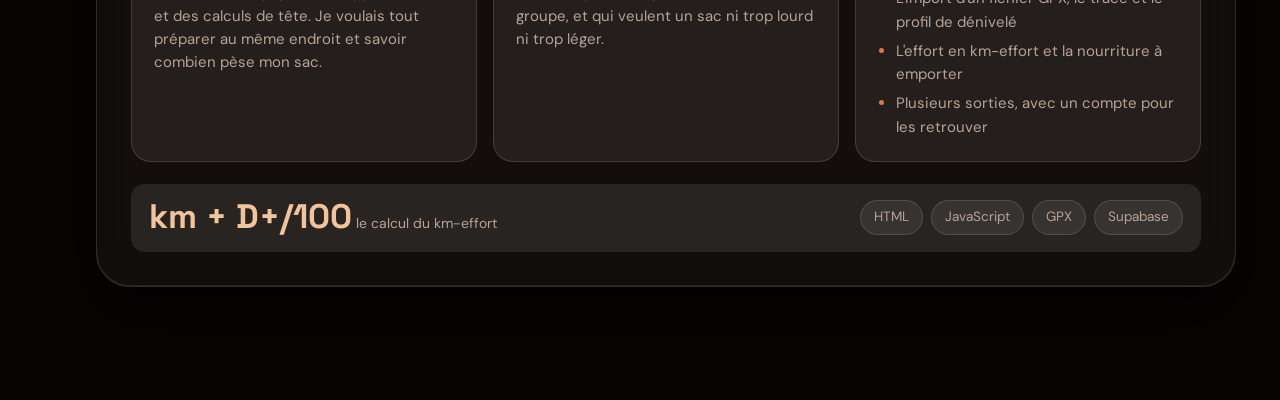
==== commit 14b677ee: "Logo badge + icône d'onglet, page projets fusionnée avec le suivi" ====
--- a/projets/index.html
+++ b/projets/index.html
@@ -4,6 +4,10 @@
 <meta charset="utf-8">
 <meta name="viewport" content="width=device-width, initial-scale=1, viewport-fit=cover">
 <title>Projets · Nils Louvel</title>
+<link rel="icon" href="../logo-badge.svg" type="image/svg+xml">
+<link rel="icon" href="../favicon-32.png" type="image/png" sizes="32x32">
+<link rel="apple-touch-icon" href="../apple-touch-icon.png">
+<script defer src="https://cloud.umami.is/script.js" data-website-id="d90f757d-edb5-46a6-bb3c-e96d29ffdb75"></script>
 <meta name="description" content="Les outils que Nils Louvel a construits avec Claude : le besoin de départ, à qui ils servent et ce qu'ils font.">
 <meta name="theme-color" content="#070403">
 <link rel="preconnect" href="https://fonts.googleapis.com">
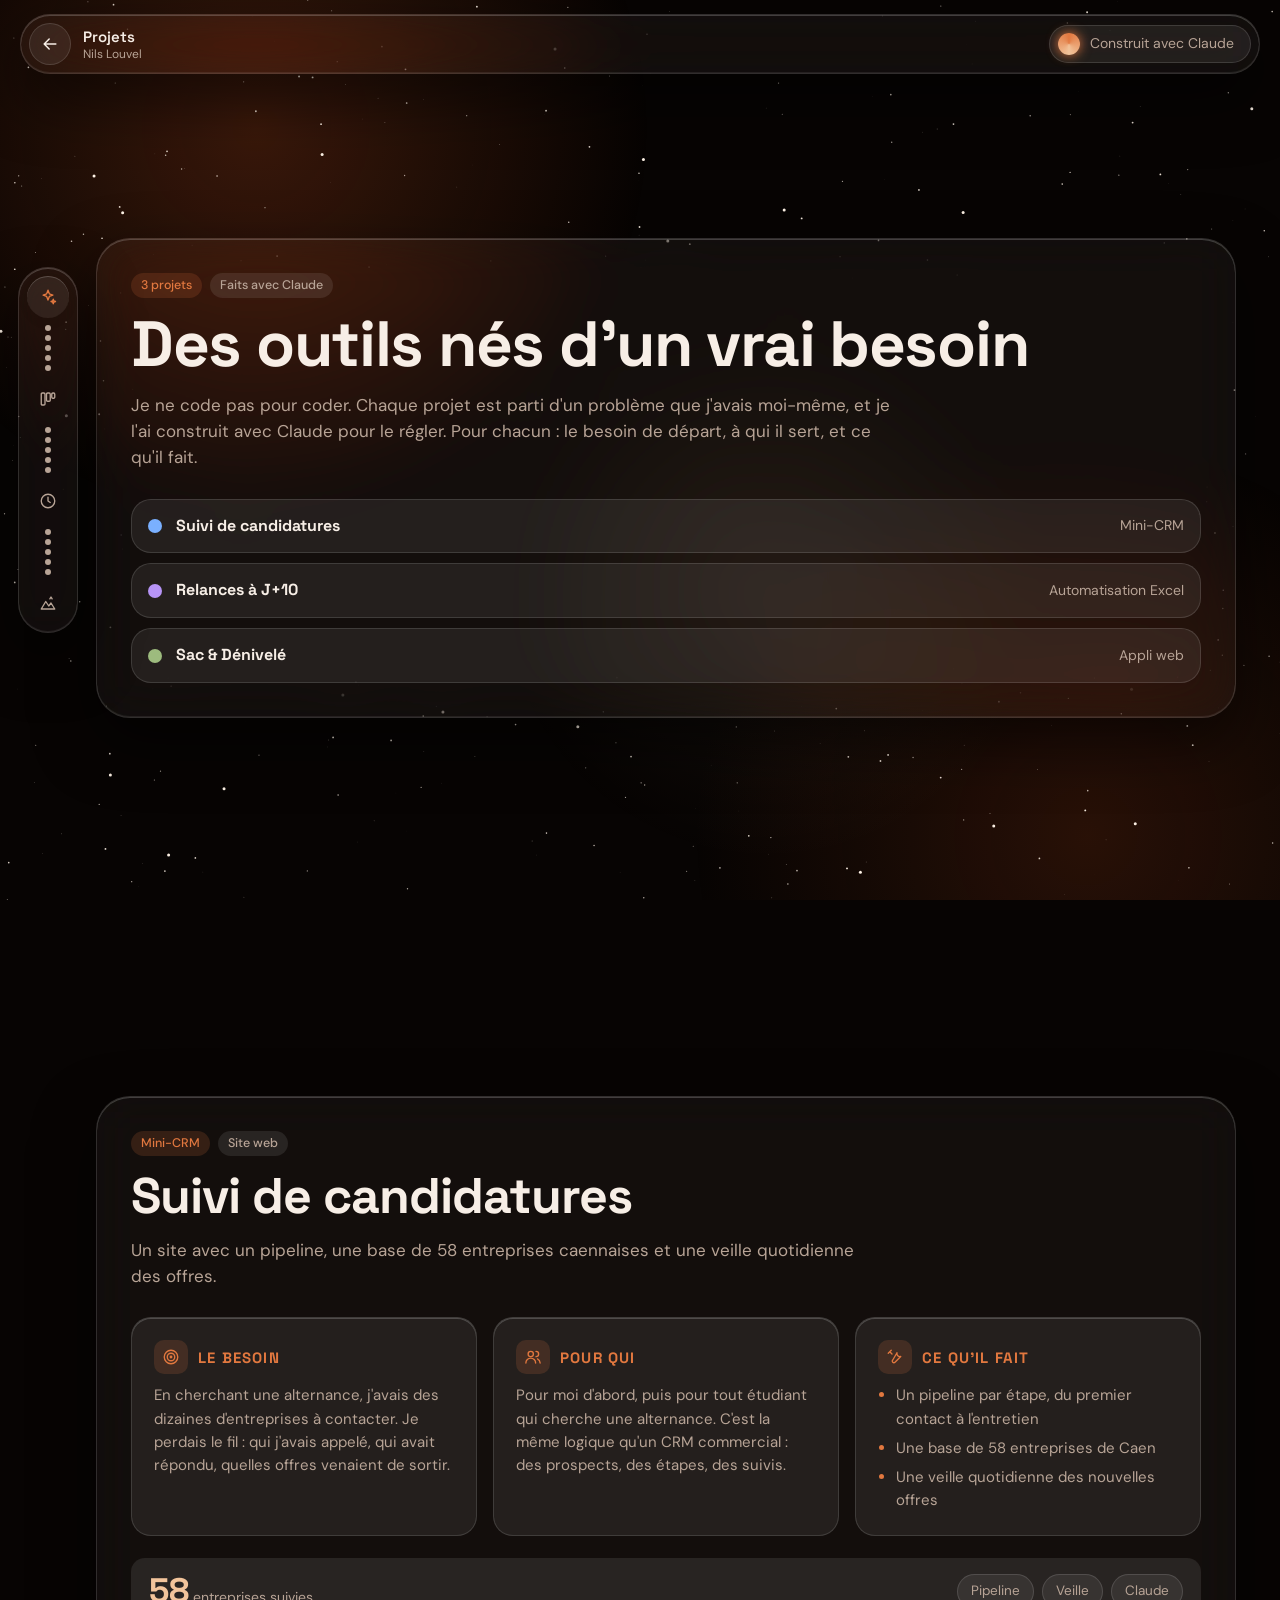
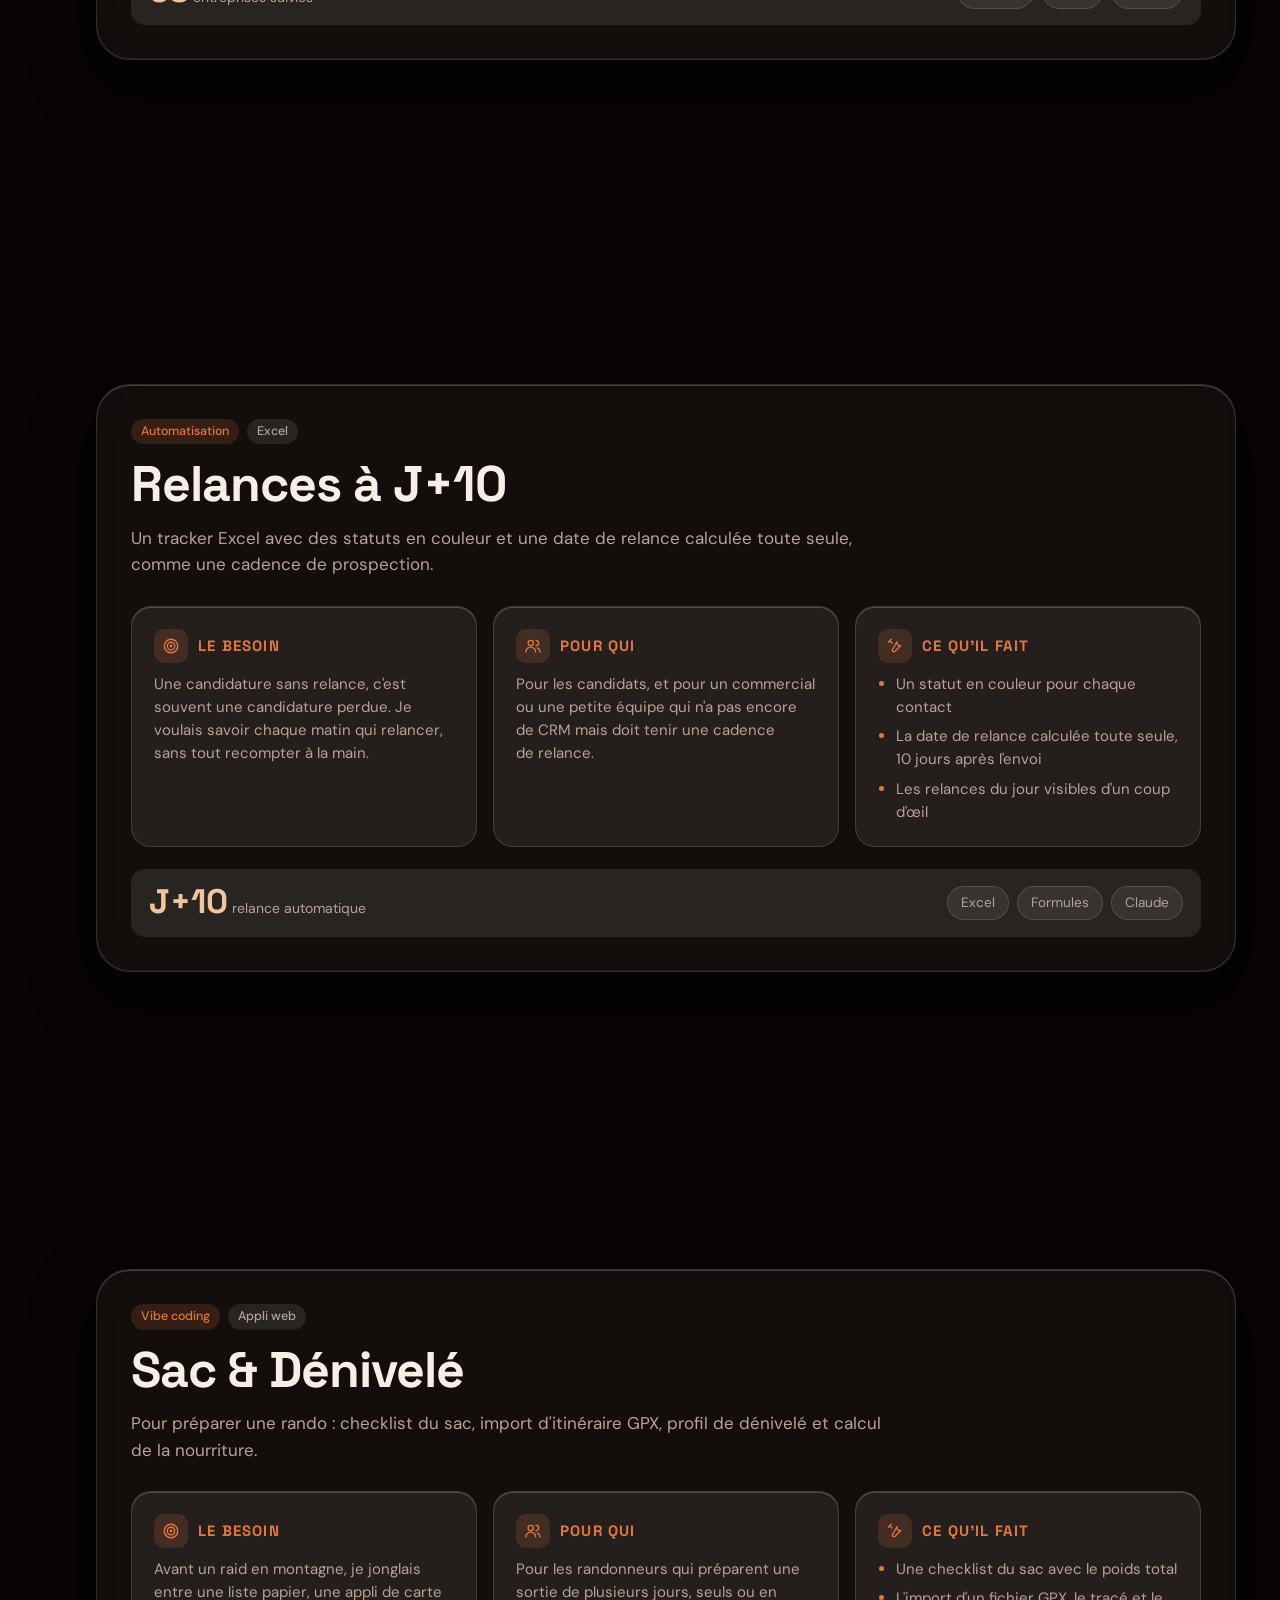
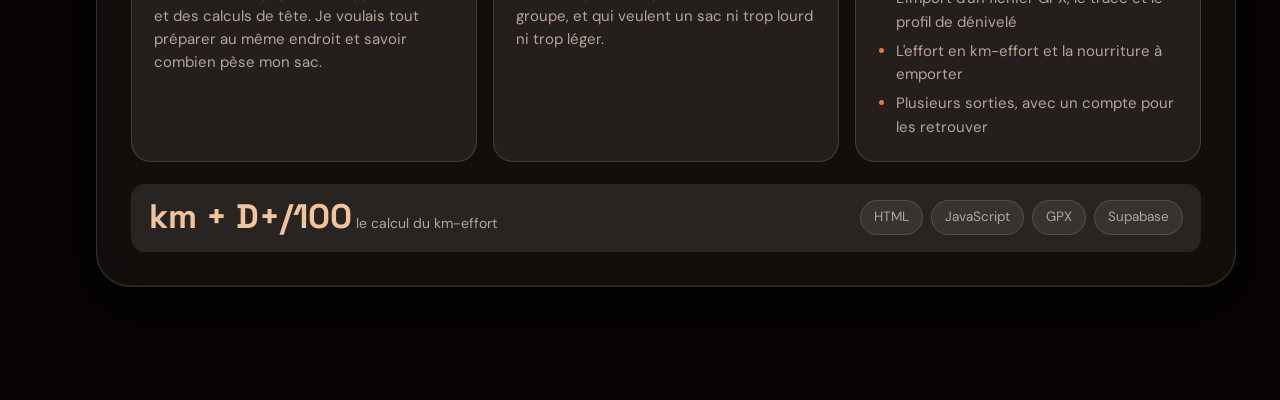
==== commit 56905db5: "Sécurité : CSP, polices locales, coordonnées masquées" ====
--- a/projets/index.html
+++ b/projets/index.html
@@ -2,6 +2,8 @@
 <html lang="fr">
 <head>
 <meta charset="utf-8">
+<meta http-equiv="Content-Security-Policy" content="default-src 'self'; script-src 'self' 'unsafe-inline' https://cloud.umami.is; connect-src 'self' https://*.umami.is https://*.umami.dev; style-src 'self' 'unsafe-inline'; font-src 'self'; img-src 'self' data:; media-src 'self'; object-src 'none'; base-uri 'self'; form-action 'none'">
+<meta name="referrer" content="strict-origin-when-cross-origin">
 <meta name="viewport" content="width=device-width, initial-scale=1, viewport-fit=cover">
 <title>Projets · Nils Louvel</title>
 <link rel="icon" href="../logo-badge.svg" type="image/svg+xml">
@@ -10,9 +12,7 @@
 <script defer src="https://cloud.umami.is/script.js" data-website-id="d90f757d-edb5-46a6-bb3c-e96d29ffdb75"></script>
 <meta name="description" content="Les outils que Nils Louvel a construits avec Claude : le besoin de départ, à qui ils servent et ce qu'ils font.">
 <meta name="theme-color" content="#070403">
-<link rel="preconnect" href="https://fonts.googleapis.com">
-<link rel="preconnect" href="https://fonts.gstatic.com" crossorigin>
-<link rel="stylesheet" href="https://fonts.googleapis.com/css2?family=DM+Sans:opsz,wght@9..40,400;9..40,500;9..40,700&family=Space+Grotesk:wght@500;600;700&display=swap">
+<link rel="stylesheet" href="../fonts/fonts.css">
 <style>
 /* Même thème que la page principale (fond spatial, verre, rail à gauche).
    Différence : les couleurs changent selon le projet affiché.
--- a/fonts/fonts.css
+++ b/fonts/fonts.css
@@ -0,0 +1,7 @@
+/* Polices hébergées sur le site (plus d'appel à Google Fonts). Licence SIL OFL 1.1. */
+@font-face { font-family: 'DM Sans'; font-style: normal; font-weight: 400; font-display: swap; src: url('dm-sans-latin-400-normal.woff2') format('woff2'); }
+@font-face { font-family: 'DM Sans'; font-style: normal; font-weight: 500; font-display: swap; src: url('dm-sans-latin-500-normal.woff2') format('woff2'); }
+@font-face { font-family: 'DM Sans'; font-style: normal; font-weight: 700; font-display: swap; src: url('dm-sans-latin-700-normal.woff2') format('woff2'); }
+@font-face { font-family: 'Space Grotesk'; font-style: normal; font-weight: 500; font-display: swap; src: url('space-grotesk-latin-500-normal.woff2') format('woff2'); }
+@font-face { font-family: 'Space Grotesk'; font-style: normal; font-weight: 600; font-display: swap; src: url('space-grotesk-latin-600-normal.woff2') format('woff2'); }
+@font-face { font-family: 'Space Grotesk'; font-style: normal; font-weight: 700; font-display: swap; src: url('space-grotesk-latin-700-normal.woff2') format('woff2'); }
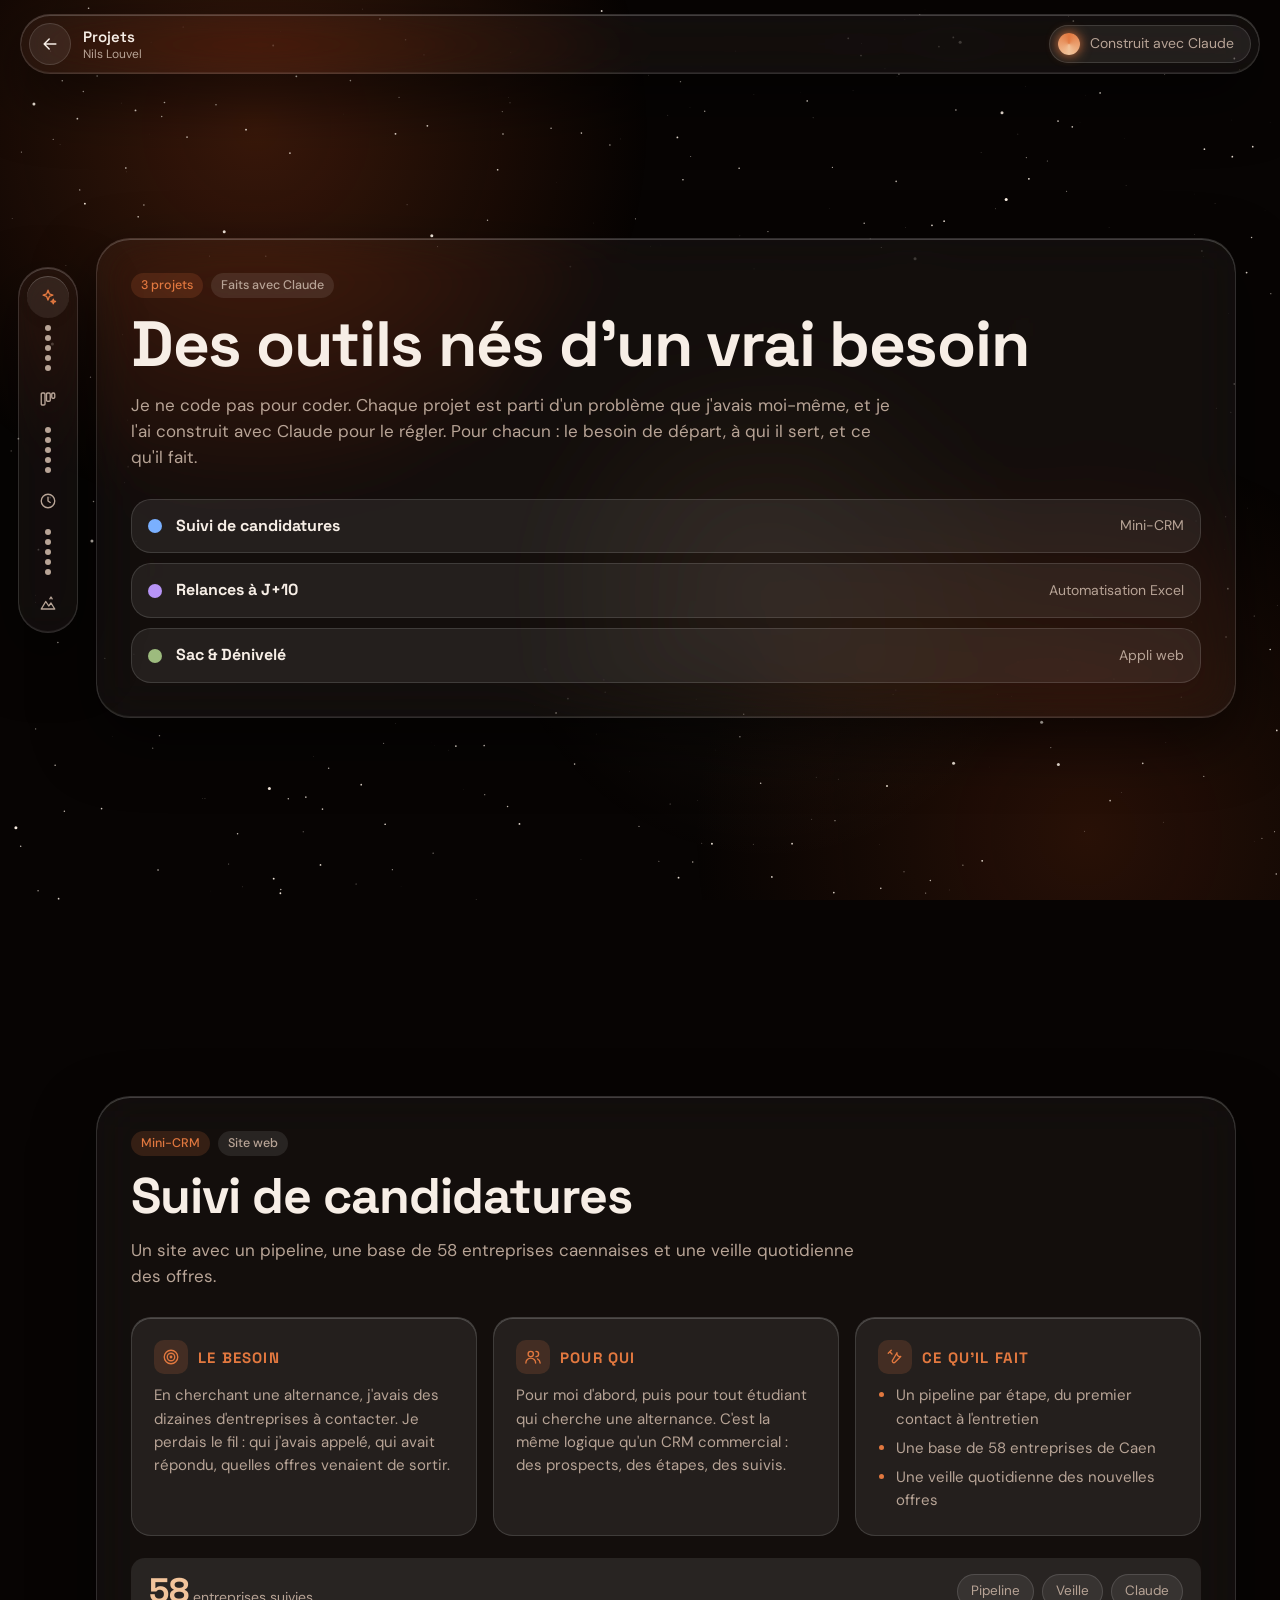
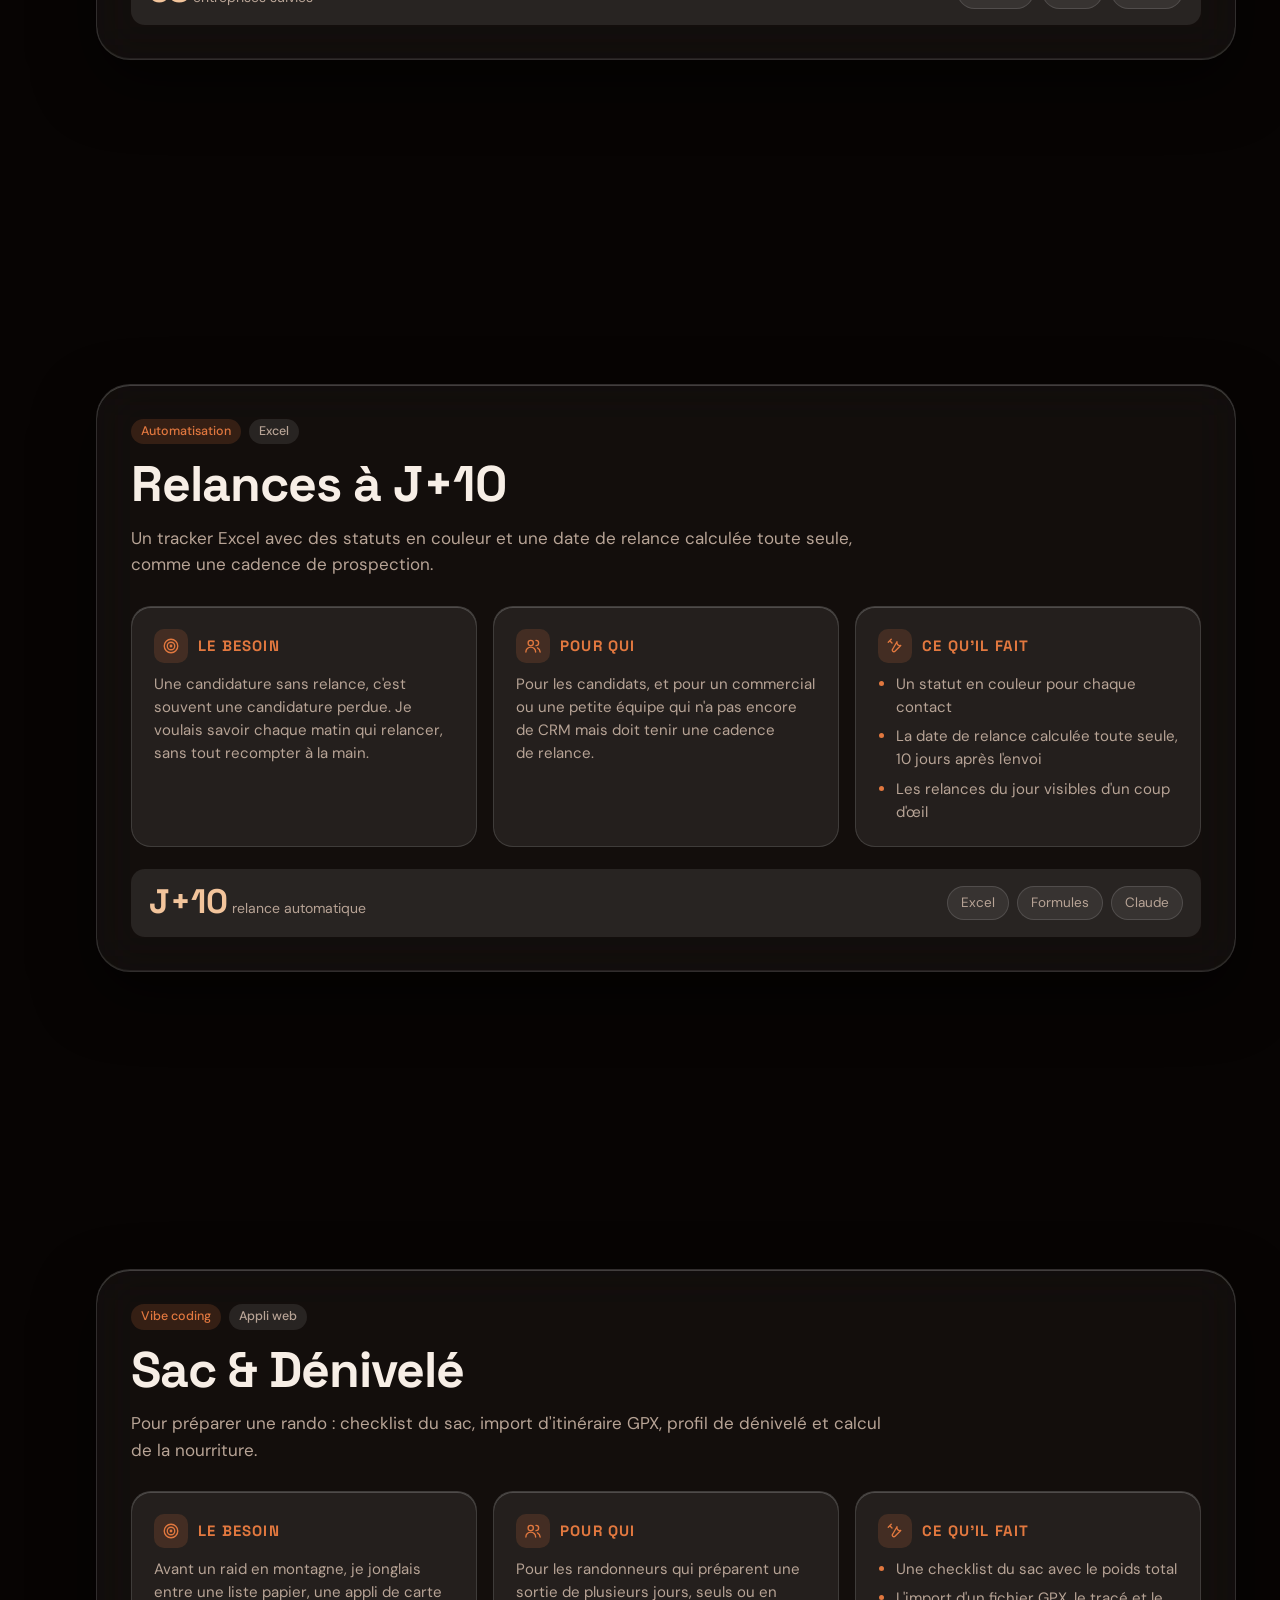
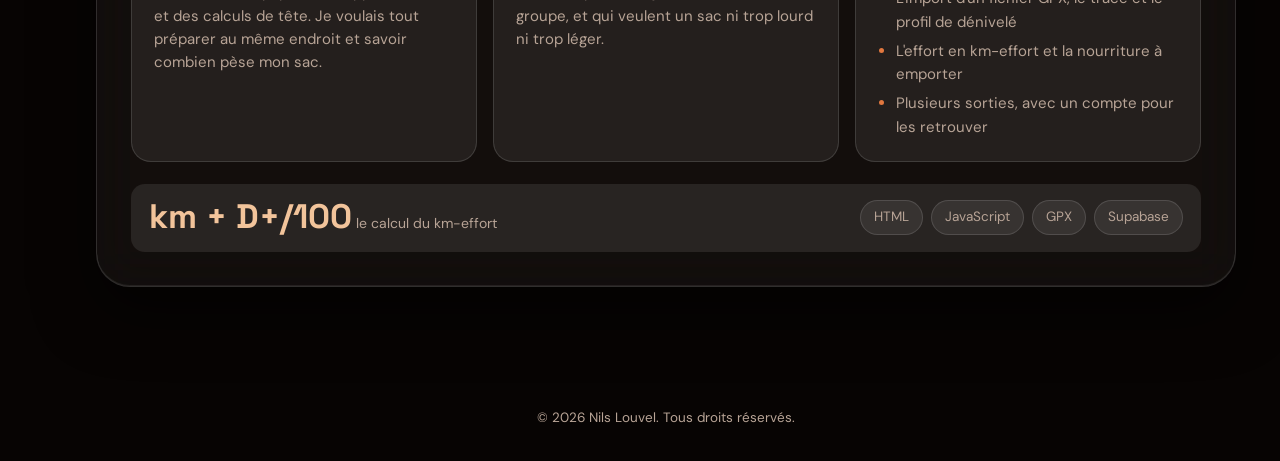
==== commit 8730ac2b: "1.03" ====
--- a/projets/index.html
+++ b/projets/index.html
@@ -2,17 +2,13 @@
 <html lang="fr">
 <head>
 <meta charset="utf-8">
-<meta http-equiv="Content-Security-Policy" content="default-src 'self'; script-src 'self' 'unsafe-inline' https://cloud.umami.is; connect-src 'self' https://*.umami.is https://*.umami.dev; style-src 'self' 'unsafe-inline'; font-src 'self'; img-src 'self' data:; media-src 'self'; object-src 'none'; base-uri 'self'; form-action 'none'">
-<meta name="referrer" content="strict-origin-when-cross-origin">
 <meta name="viewport" content="width=device-width, initial-scale=1, viewport-fit=cover">
 <title>Projets · Nils Louvel</title>
-<link rel="icon" href="../logo-badge.svg" type="image/svg+xml">
-<link rel="icon" href="../favicon-32.png" type="image/png" sizes="32x32">
-<link rel="apple-touch-icon" href="../apple-touch-icon.png">
-<script defer src="https://cloud.umami.is/script.js" data-website-id="d90f757d-edb5-46a6-bb3c-e96d29ffdb75"></script>
 <meta name="description" content="Les outils que Nils Louvel a construits avec Claude : le besoin de départ, à qui ils servent et ce qu'ils font.">
 <meta name="theme-color" content="#070403">
-<link rel="stylesheet" href="../fonts/fonts.css">
+<link rel="preconnect" href="https://fonts.googleapis.com">
+<link rel="preconnect" href="https://fonts.gstatic.com" crossorigin>
+<link rel="stylesheet" href="https://fonts.googleapis.com/css2?family=DM+Sans:opsz,wght@9..40,400;9..40,500;9..40,700&family=Space+Grotesk:wght@500;600;700&display=swap">
 <style>
 /* Même thème que la page principale (fond spatial, verre, rail à gauche).
    Différence : les couleurs changent selon le projet affiché.
@@ -151,12 +147,14 @@
 .dock a.on { background: var(--glass-strong); color: var(--fg); box-shadow: inset 0 1px 0 var(--glass-shine); }
 .dock a.on svg { color: var(--accent); }
 
+.copy { text-align: center; font-size: 13.5px; color: var(--muted); padding: 8px 0 96px; }  /* 96 px : place pour le dock du bas */
 .reveal { opacity: 0; transform: translateY(18px); transition: opacity .7s ease, transform .7s cubic-bezier(.2,.8,.2,1); transition-delay: var(--d, 0s); }
 .reveal.in { opacity: 1; transform: none; }
 
 @media (min-width: 1100px) {
   .rail { display: flex; }
   .dock { display: none; }
+  .copy { padding-bottom: 32px; }
   main { width: min(1240px, calc(100% - 140px)); margin-left: max(96px, calc((100% - 1240px) / 2)); }
 }
 @media (max-width: 640px) {
@@ -164,6 +162,7 @@
   .panel { padding: 22px 16px; border-radius: 26px; }
   main { width: calc(100% - 16px); }
   .proj { padding-bottom: 96px; }
+  .copy { margin-top: -64px; }
   .intro-list span { display: none; }
 }
 @media (prefers-reduced-motion: reduce) {
@@ -266,6 +265,7 @@
       <div class="foot reveal" style="--d:.28s"><div><b>km + D+/100</b> <span>le calcul du km-effort</span></div><div class="tags"><span>HTML</span><span>JavaScript</span><span>GPX</span><span>Supabase</span></div></div>
     </div>
   </section>
+  <p class="copy">© 2026 Nils Louvel. Tous droits réservés.</p>
 </main>
 
 <script>
@@ -317,6 +317,7 @@
     "L'import d'un fichier GPX, le tracé et le profil de dénivelé": 'GPX file import, with the route and elevation profile',
     "L'effort en km-effort et la nourriture à emporter": 'Effort in effort-km, and the food to bring',
     'Plusieurs sorties, avec un compte pour les retrouver': 'Several trips, with an account to find them again',
+    '© 2026 Nils Louvel. Tous droits réservés.': '© 2026 Nils Louvel. All rights reserved.',
     'km + D+/100': 'km + gain/100', 'le calcul du km-effort': 'the effort-km formula'
   };
   if (new URLSearchParams(location.search).get('lang') === 'en') {
